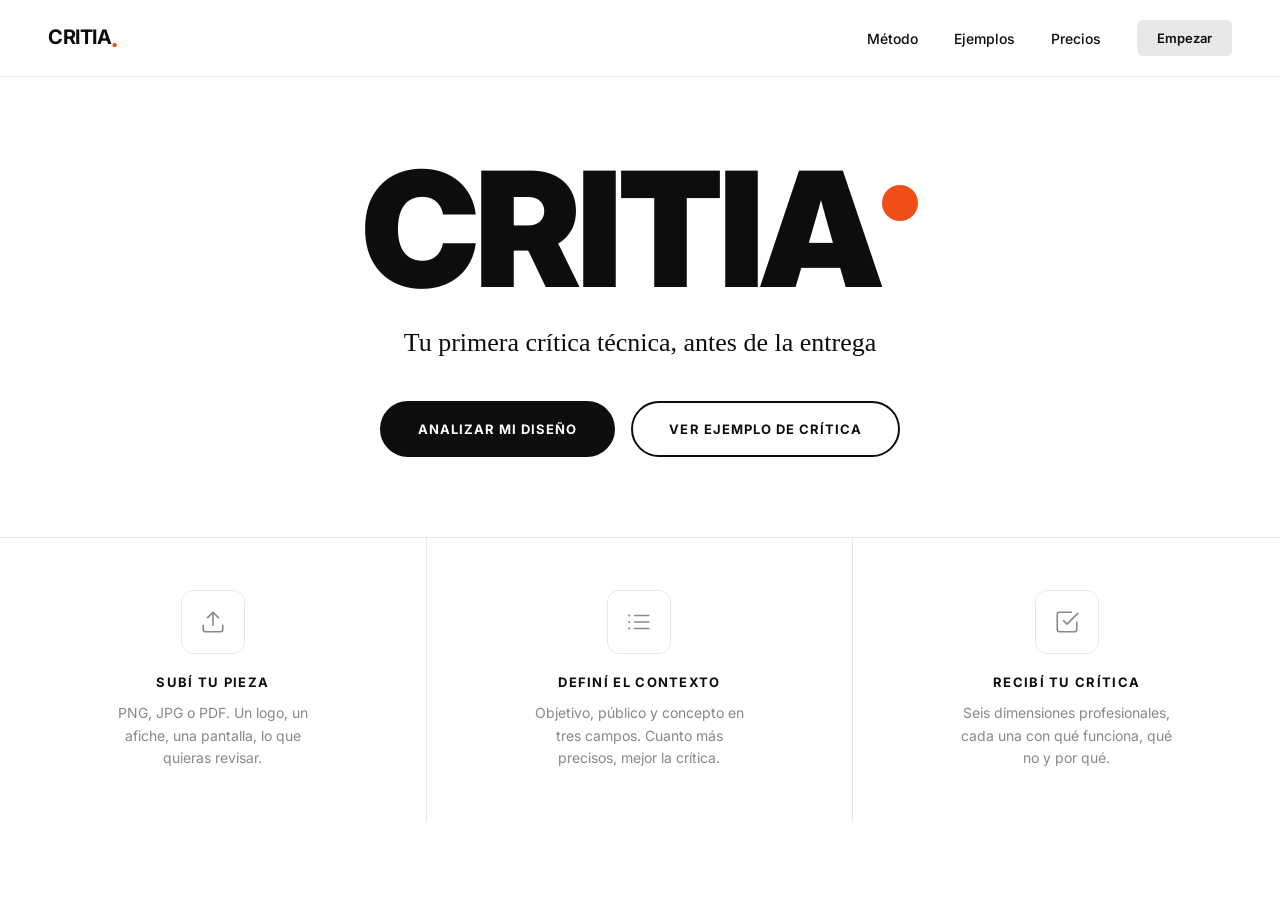
==== index.html @ 65135a79 "Etapa 1: Proyecto base" ====
<!DOCTYPE html>
<html lang="es">
<head>
  <meta charset="UTF-8">
  <meta name="viewport" content="width=device-width, initial-scale=1.0">
  <title>CRITIA — Tu primera crítica técnica, antes de la entrega</title>
  <link rel="preconnect" href="https://fonts.googleapis.com">
  <link href="https://fonts.googleapis.com/css2?family=Inter:wght@400;500;600&display=swap" rel="stylesheet">
  <style>
    *, *::before, *::after { box-sizing: border-box; margin: 0; padding: 0; }

    :root {
      --black: #0d0d0d;
      --white: #ffffff;
      --orange: #f04e14;
      --gray-mid: #888;
      --gray-light: #e8e8e8;
      --gray-bg: #f5f5f5;
    }

    body {
      font-family: 'Inter', sans-serif;
      background: var(--white);
      color: var(--black);
      min-height: 100vh;
    }

    /* ---- NAV ---- */
    nav {
      display: flex;
      align-items: center;
      justify-content: space-between;
      padding: 20px 48px;
      border-bottom: 1px solid var(--gray-light);
    }

    .nav-logo {
      font-size: 20px;
      font-weight: 700;
      letter-spacing: -0.5px;
      color: var(--black);
      text-decoration: none;
    }

    .nav-logo span {
      color: var(--orange);
      font-size: 26px;
      line-height: 1;
      vertical-align: -3px;
    }

    .nav-links {
      display: flex;
      align-items: center;
      gap: 36px;
      list-style: none;
    }

    .nav-links a {
      font-size: 14px;
      color: var(--black);
      text-decoration: none;
      font-weight: 500;
    }

    .nav-links a:hover { opacity: 0.6; }

    .nav-cta {
      background: var(--gray-light);
      color: var(--black);
      border: none;
      padding: 10px 20px;
      border-radius: 6px;
      font-size: 13px;
      font-weight: 600;
      cursor: pointer;
      font-family: inherit;
    }

    /* ---- HERO ---- */
    .hero {
      display: flex;
      flex-direction: column;
      align-items: center;
      justify-content: center;
      text-align: center;
      padding: 80px 24px 60px;
    }

    .hero-logo {
      font-size: clamp(80px, 14vw, 160px);
      font-weight: 900;
      letter-spacing: -4px;
      line-height: 0.9;
      color: var(--black);
      display: flex;
      align-items: flex-start;
    }

    .hero-logo .dot {
      width: clamp(18px, 3vw, 36px);
      height: clamp(18px, 3vw, 36px);
      background: var(--orange);
      border-radius: 50%;
      margin-top: clamp(14px, 2.5vw, 28px);
      margin-left: 4px;
      flex-shrink: 0;
    }

    .hero-subtitle {
      font-size: clamp(18px, 2.5vw, 26px);
      font-weight: 400;
      color: var(--black);
      margin-top: 24px;
      max-width: 540px;
      line-height: 1.4;
      font-family: Georgia, serif;
    }

    .hero-btns {
      display: flex;
      gap: 16px;
      margin-top: 40px;
      flex-wrap: wrap;
      justify-content: center;
    }

    .btn-fill {
      background: var(--black);
      color: var(--white);
      border: 2px solid var(--black);
      padding: 18px 36px;
      border-radius: 50px;
      font-size: 13px;
      font-weight: 700;
      letter-spacing: 0.08em;
      text-transform: uppercase;
      text-decoration: none;
      cursor: pointer;
      font-family: inherit;
      transition: opacity 0.15s;
    }

    .btn-fill:hover { opacity: 0.8; }

    .btn-outline {
      background: transparent;
      color: var(--black);
      border: 2px solid var(--black);
      padding: 18px 36px;
      border-radius: 50px;
      font-size: 13px;
      font-weight: 700;
      letter-spacing: 0.08em;
      text-transform: uppercase;
      text-decoration: none;
      cursor: pointer;
      font-family: inherit;
      transition: background 0.15s, color 0.15s;
    }

    .btn-outline:hover {
      background: var(--black);
      color: var(--white);
    }

    /* ---- FEATURES ---- */
    .features {
      display: grid;
      grid-template-columns: repeat(3, 1fr);
      gap: 0;
      border-top: 1px solid var(--gray-light);
      margin: 20px 0 0;
    }

    .feature {
      display: flex;
      flex-direction: column;
      align-items: center;
      text-align: center;
      padding: 52px 40px;
      border-right: 1px solid var(--gray-light);
    }

    .feature:last-child { border-right: none; }

    .feature-icon {
      width: 64px;
      height: 64px;
      border: 1.5px solid var(--gray-light);
      border-radius: 12px;
      display: flex;
      align-items: center;
      justify-content: center;
      margin-bottom: 20px;
    }

    .feature-icon svg {
      width: 26px;
      height: 26px;
      stroke: var(--gray-mid);
      fill: none;
      stroke-width: 1.5;
      stroke-linecap: round;
      stroke-linejoin: round;
    }

    .feature-title {
      font-size: 13px;
      font-weight: 700;
      letter-spacing: 0.1em;
      text-transform: uppercase;
      margin-bottom: 12px;
    }

    .feature-desc {
      font-size: 14px;
      color: var(--gray-mid);
      line-height: 1.6;
      max-width: 220px;
    }

    /* ---- RESPONSIVE ---- */
    @media (max-width: 700px) {
      nav { padding: 16px 20px; }
      .nav-links { gap: 16px; }
      .features { grid-template-columns: 1fr; }
      .feature { border-right: none; border-bottom: 1px solid var(--gray-light); padding: 36px 24px; }
      .feature:last-child { border-bottom: none; }
    }
  </style>
</head>
<body>

  <!-- Navegación -->
  <nav>
    <a href="index.html" class="nav-logo">CRITIA<span>.</span></a>
    <ul class="nav-links">
      <li><a href="#metodo">Método</a></li>
      <li><a href="#ejemplos">Ejemplos</a></li>
      <li><a href="#precios">Precios</a></li>
      <li><button class="nav-cta" onclick="window.location='analizar.html'">Empezar</button></li>
    </ul>
  </nav>

  <!-- Hero -->
  <section class="hero">
    <div class="hero-logo">
      CRITIA<div class="dot"></div>
    </div>
    <p class="hero-subtitle">Tu primera crítica técnica, antes de la entrega</p>
    <div class="hero-btns">
      <a href="analizar.html" class="btn-fill">Analizar mi diseño</a>
      <a href="#ejemplos" class="btn-outline">Ver ejemplo de crítica</a>
    </div>
  </section>

  <!-- Features -->
  <section class="features" id="metodo">
    <div class="feature">
      <div class="feature-icon">
        <svg viewBox="0 0 24 24">
          <path d="M21 15v4a2 2 0 0 1-2 2H5a2 2 0 0 1-2-2v-4"/>
          <polyline points="17 8 12 3 7 8"/>
          <line x1="12" y1="3" x2="12" y2="15"/>
        </svg>
      </div>
      <div class="feature-title">Subí tu pieza</div>
      <p class="feature-desc">PNG, JPG o PDF. Un logo, un afiche, una pantalla, lo que quieras revisar.</p>
    </div>

    <div class="feature">
      <div class="feature-icon">
        <svg viewBox="0 0 24 24">
          <line x1="8" y1="6" x2="21" y2="6"/>
          <line x1="8" y1="12" x2="21" y2="12"/>
          <line x1="8" y1="18" x2="21" y2="18"/>
          <circle cx="3" cy="6" r="1" fill="#888" stroke="none"/>
          <circle cx="3" cy="12" r="1" fill="#888" stroke="none"/>
          <circle cx="3" cy="18" r="1" fill="#888" stroke="none"/>
        </svg>
      </div>
      <div class="feature-title">Definí el contexto</div>
      <p class="feature-desc">Objetivo, público y concepto en tres campos. Cuanto más precisos, mejor la crítica.</p>
    </div>

    <div class="feature">
      <div class="feature-icon">
        <svg viewBox="0 0 24 24">
          <polyline points="9 11 12 14 22 4"/>
          <path d="M21 12v7a2 2 0 0 1-2 2H5a2 2 0 0 1-2-2V5a2 2 0 0 1 2-2h11"/>
        </svg>
      </div>
      <div class="feature-title">Recibí tu crítica</div>
      <p class="feature-desc">Seis dimensiones profesionales, cada una con qué funciona, qué no y por qué.</p>
    </div>
  </section>

</body>
</html>
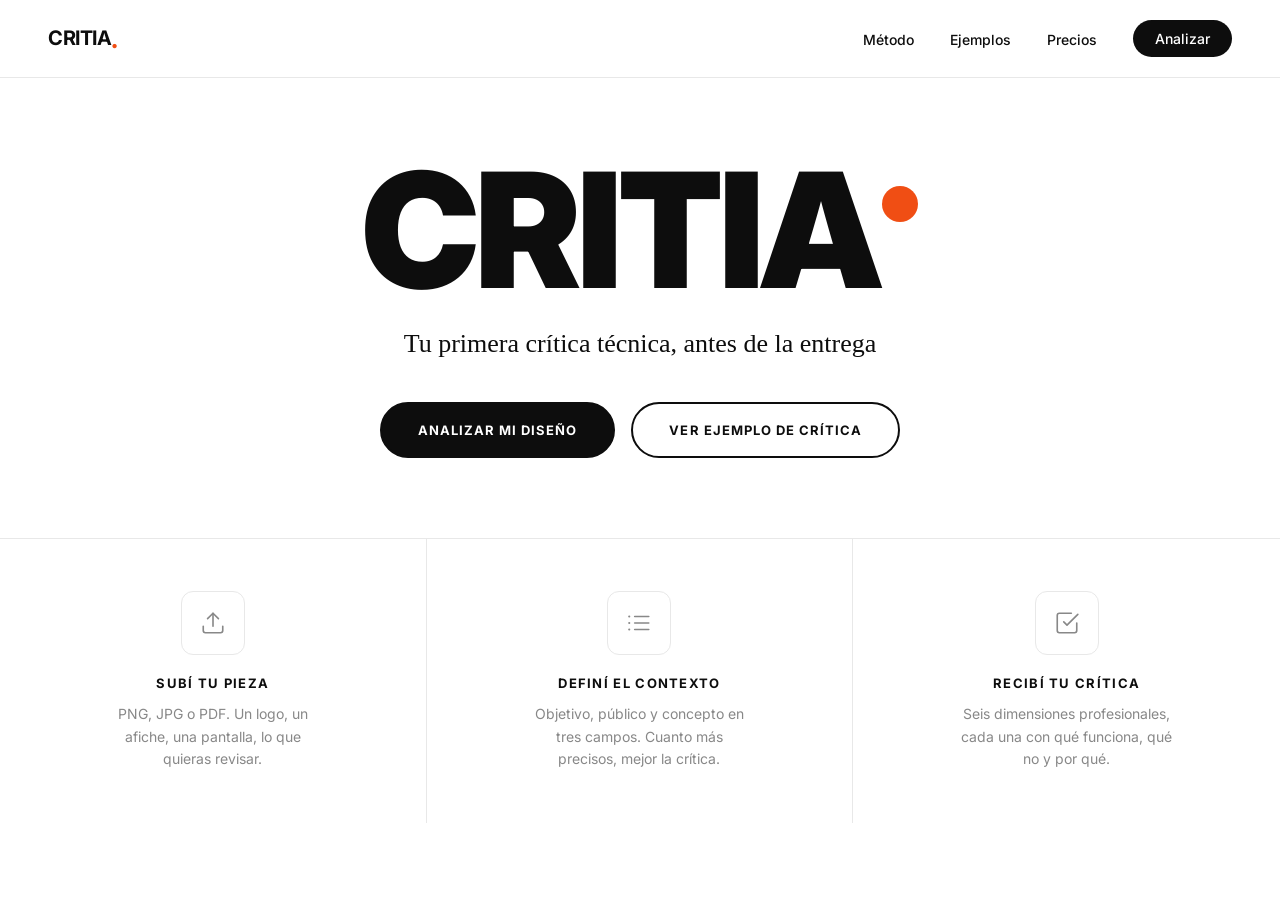
==== commit 28c51a40: "Etapa 3: Pantallas y páginas informativas" ====
--- a/index.html
+++ b/index.html
@@ -66,11 +66,13 @@
     .nav-links a:hover { opacity: 0.6; }
 
     .nav-cta {
-      background: var(--gray-light);
-      color: var(--black);
+      display: inline-block;
+      text-decoration: none;
+      background: var(--black);
+      color: var(--white) !important;
       border: none;
-      padding: 10px 20px;
-      border-radius: 6px;
+      padding: 10px 22px;
+      border-radius: 30px;
       font-size: 13px;
       font-weight: 600;
       cursor: pointer;
@@ -236,10 +238,10 @@
   <nav>
     <a href="index.html" class="nav-logo">CRITIA<span>.</span></a>
     <ul class="nav-links">
-      <li><a href="#metodo">Método</a></li>
-      <li><a href="#ejemplos">Ejemplos</a></li>
-      <li><a href="#precios">Precios</a></li>
-      <li><button class="nav-cta" onclick="window.location='analizar.html'">Empezar</button></li>
+      <li><a href="metodo.html">Método</a></li>
+      <li><a href="ejemplos.html">Ejemplos</a></li>
+      <li><a href="precios.html">Precios</a></li>
+      <li><a class="nav-cta" href="analizar.html">Analizar</a></li>
     </ul>
   </nav>
 
@@ -251,7 +253,7 @@
     <p class="hero-subtitle">Tu primera crítica técnica, antes de la entrega</p>
     <div class="hero-btns">
       <a href="analizar.html" class="btn-fill">Analizar mi diseño</a>
-      <a href="#ejemplos" class="btn-outline">Ver ejemplo de crítica</a>
+      <a href="resultado.html?demo=muestra-fractura" class="btn-outline">Ver ejemplo de crítica</a>
     </div>
   </section>
 
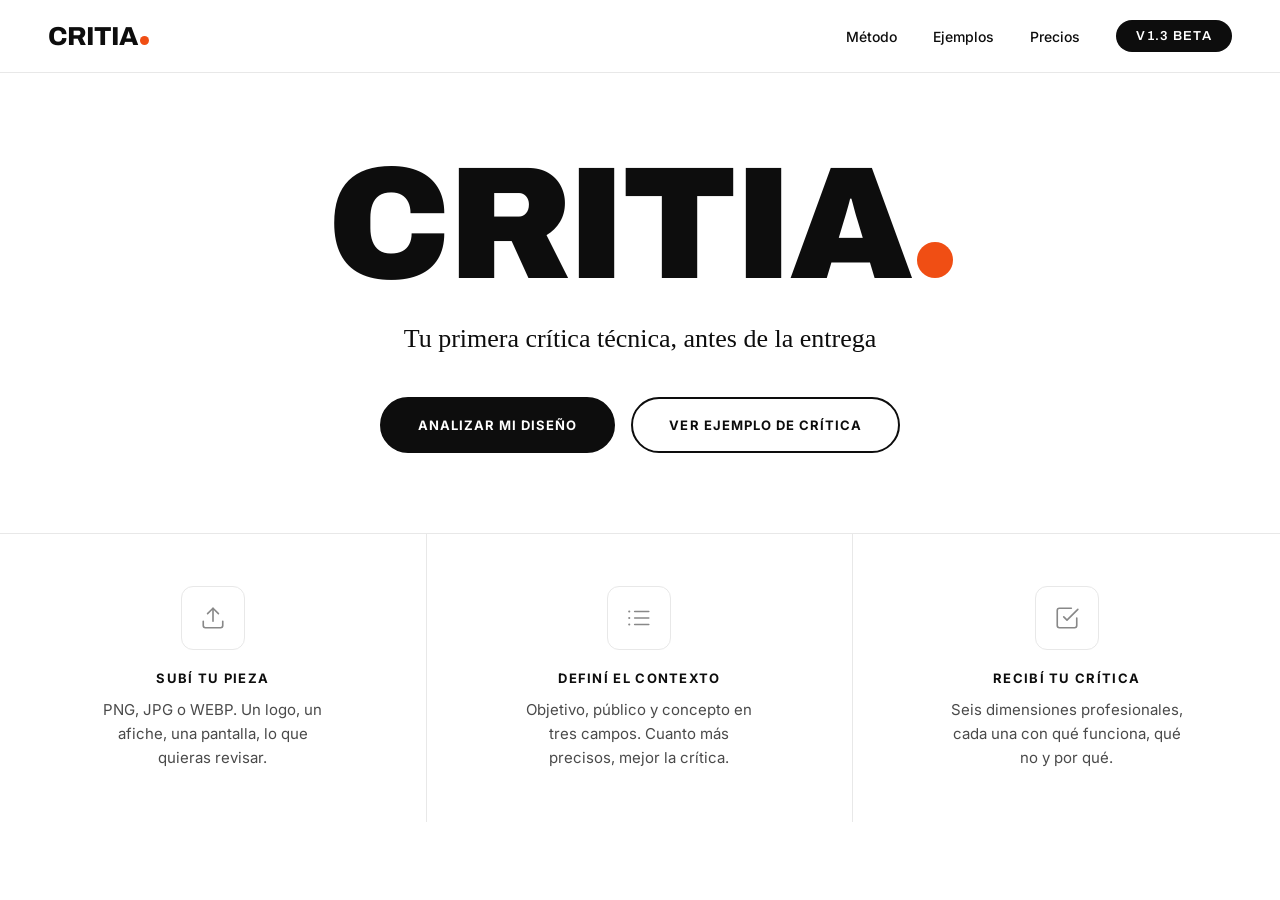
==== commit 3fa58efc: "Etapa 4: Ajustes de la pantalla principal" ====
--- a/index.html
+++ b/index.html
@@ -5,7 +5,8 @@
   <meta name="viewport" content="width=device-width, initial-scale=1.0">
   <title>CRITIA — Tu primera crítica técnica, antes de la entrega</title>
   <link rel="preconnect" href="https://fonts.googleapis.com">
-  <link href="https://fonts.googleapis.com/css2?family=Inter:wght@400;500;600&display=swap" rel="stylesheet">
+  <link rel="preconnect" href="https://fonts.gstatic.com" crossorigin>
+  <link href="https://fonts.googleapis.com/css2?family=Archivo:wght@600;800;900&family=Instrument+Serif:ital@0;1&family=Inter:wght@400;500;600&display=swap" rel="stylesheet">
   <style>
     *, *::before, *::after { box-sizing: border-box; margin: 0; padding: 0; }
 
@@ -14,6 +15,8 @@
       --white: #ffffff;
       --orange: #f04e14;
       --gray-mid: #888;
+      --gray-text: #4a4a4a;
+      --font-display: 'Archivo', 'Helvetica Neue', Arial, sans-serif;
       --gray-light: #e8e8e8;
       --gray-bg: #f5f5f5;
     }
@@ -34,19 +37,25 @@
       border-bottom: 1px solid var(--gray-light);
     }
 
+    /* Mismo logo que en el resto de las pantallas */
     .nav-logo {
-      font-size: 20px;
-      font-weight: 700;
-      letter-spacing: -0.5px;
+      font-family: var(--font-display);
+      font-weight: 800;
+      font-size: 26px;
+      letter-spacing: -1px;
       color: var(--black);
       text-decoration: none;
-    }
-
-    .nav-logo span {
-      color: var(--orange);
-      font-size: 26px;
-      line-height: 1;
-      vertical-align: -3px;
+      display: inline-flex;
+      align-items: baseline;
+      gap: 3px;
+    }
+
+    .nav-logo::after {
+      content: '';
+      width: 9px;
+      height: 9px;
+      border-radius: 50%;
+      background: var(--orange);
     }
 
     .nav-links {
@@ -65,18 +74,19 @@
 
     .nav-links a:hover { opacity: 0.6; }
 
-    .nav-cta {
+    /* Versión del programa */
+    .version {
       display: inline-block;
-      text-decoration: none;
       background: var(--black);
-      color: var(--white) !important;
-      border: none;
-      padding: 10px 22px;
+      color: var(--white);
+      padding: 9px 20px;
       border-radius: 30px;
+      font-family: var(--font-display);
       font-size: 13px;
       font-weight: 600;
-      cursor: pointer;
-      font-family: inherit;
+      letter-spacing: .1em;
+      text-transform: uppercase;
+      cursor: default;
     }
 
     /* ---- HERO ---- */
@@ -90,13 +100,14 @@
     }
 
     .hero-logo {
+      font-family: var(--font-display);
       font-size: clamp(80px, 14vw, 160px);
       font-weight: 900;
       letter-spacing: -4px;
       line-height: 0.9;
       color: var(--black);
       display: flex;
-      align-items: flex-start;
+      align-items: baseline; /* el punto se apoya en la línea base de las letras */
     }
 
     .hero-logo .dot {
@@ -104,8 +115,7 @@
       height: clamp(18px, 3vw, 36px);
       background: var(--orange);
       border-radius: 50%;
-      margin-top: clamp(14px, 2.5vw, 28px);
-      margin-left: 4px;
+      margin-left: clamp(4px, .6vw, 8px);
       flex-shrink: 0;
     }
 
@@ -216,10 +226,10 @@
     }
 
     .feature-desc {
-      font-size: 14px;
-      color: var(--gray-mid);
+      font-size: 15px;
+      color: var(--gray-text);
       line-height: 1.6;
-      max-width: 220px;
+      max-width: 240px;
     }
 
     /* ---- RESPONSIVE ---- */
@@ -236,12 +246,12 @@
 
   <!-- Navegación -->
   <nav>
-    <a href="index.html" class="nav-logo">CRITIA<span>.</span></a>
+    <a href="index.html" class="nav-logo" aria-label="CRITIA, inicio">CRITIA</a>
     <ul class="nav-links">
       <li><a href="metodo.html">Método</a></li>
       <li><a href="ejemplos.html">Ejemplos</a></li>
       <li><a href="precios.html">Precios</a></li>
-      <li><a class="nav-cta" href="analizar.html">Analizar</a></li>
+      <li><span class="version" title="Versión del programa">v1.3 beta</span></li>
     </ul>
   </nav>
 
@@ -268,7 +278,7 @@
         </svg>
       </div>
       <div class="feature-title">Subí tu pieza</div>
-      <p class="feature-desc">PNG, JPG o PDF. Un logo, un afiche, una pantalla, lo que quieras revisar.</p>
+      <p class="feature-desc">PNG, JPG o WEBP. Un logo, un afiche, una pantalla, lo que quieras revisar.</p>
     </div>
 
     <div class="feature">
